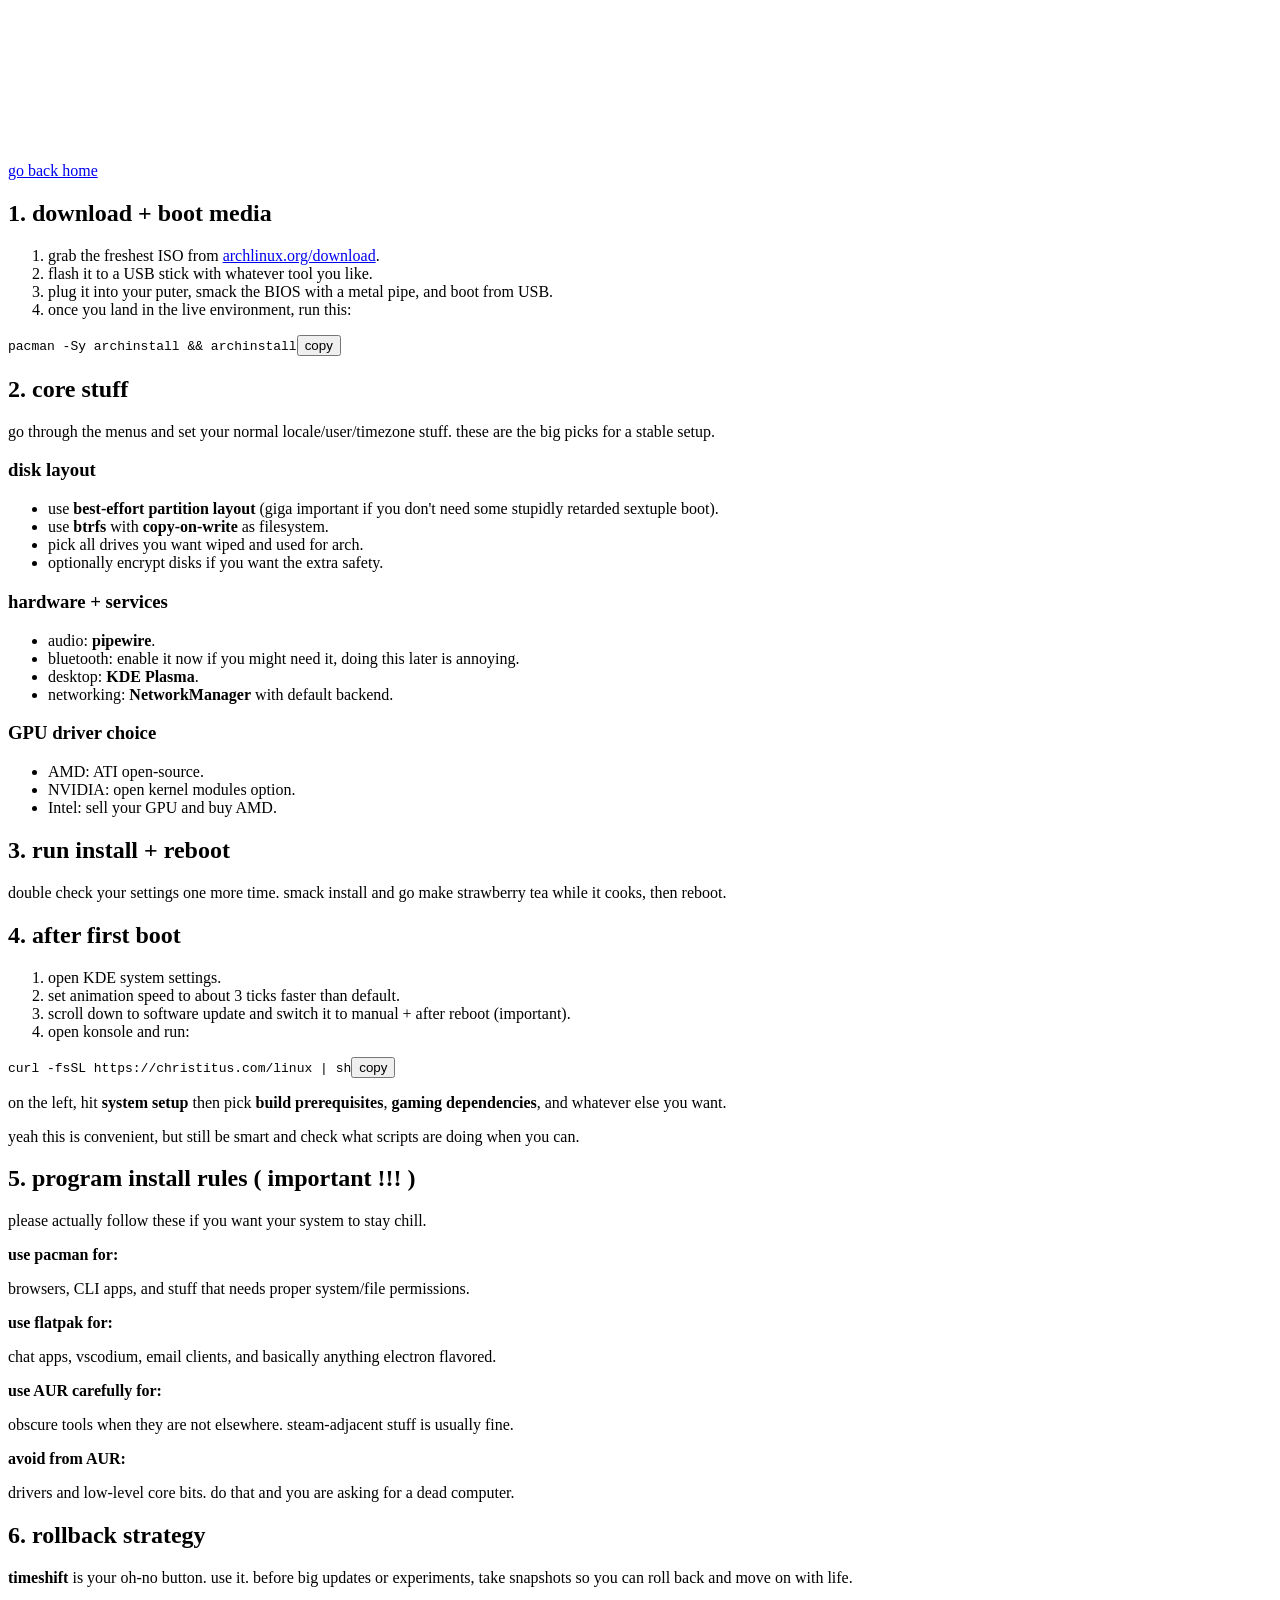
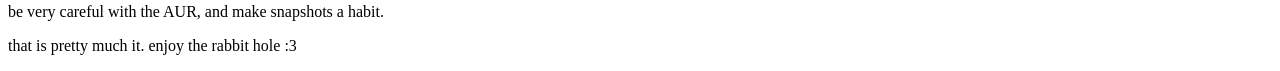
==== arch/index.html @ 02986b78 "feat: add initial HTML structure for Arch Linux setup guide" ====
<!DOCTYPE html>
<html lang="en">

<head>
    <meta charset="UTF-8" />
    <meta name="viewport" content="width=device-width, initial-scale=1.0" />
    <meta name="description" content="a lil step-by-step for a stable arch linux experience without losing your mind." />
    <meta name="theme-color" content="#0f0f0f" />
    <title>arch linux stable setup</title>
    <link rel="preconnect" href="https://fonts.googleapis.com">
    <link rel="preconnect" href="https://fonts.gstatic.com" crossorigin>
    <link href="https://fonts.googleapis.com/css2?family=Noto+Sans:wght@400;700;800&family=JetBrains+Mono:wght@400;600&display=swap" rel="stylesheet">
    <link rel="stylesheet" href="/css/style.css" />
</head>

<body class="arch-page">
    <video class="bg-video" autoplay muted loop playsinline>
        <source src="media/withyou.webm" type="video/webm">
    </video>
    <div class="frosted-overlay"></div>

    <main class="shell">
        <div class="topbar">
            <a class="back-link" href="/">go back home</a>
        </div>

        <section id="prep" class="section">
            <h2>1. download + boot media</h2>
            <ol>
                <li>grab the freshest ISO from <a href="https://archlinux.org/download/" target="_blank" rel="noopener">archlinux.org/download</a>.</li>
                <li>flash it to a USB stick with whatever tool you like.</li>
                <li>plug it into your puter, smack the BIOS with a metal pipe, and boot from USB.</li>
                <li>once you land in the live environment, run this:</li>
            </ol>
            <pre><code>pacman -Sy archinstall && archinstall</code></pre>
        </section>

        <section id="install" class="section">
            <h2>2. core stuff</h2>
            <p>go through the menus and set your normal locale/user/timezone stuff. these are the big picks for a stable setup.</p>

            <h3>disk layout</h3>
            <ul>
                <li>use <strong>best-effort partition layout</strong> (giga important if you don't need some stupidly retarded sextuple boot).</li>
                <li>use <strong>btrfs</strong> with <strong>copy-on-write</strong> as filesystem.</li>
                <li>pick all drives you want wiped and used for arch.</li>
                <li>optionally encrypt disks if you want the extra safety.</li>
            </ul>

            <h3>hardware + services</h3>
            <ul>
                <li>audio: <strong>pipewire</strong>.</li>
                <li>bluetooth: enable it now if you might need it, doing this later is annoying.</li>
                <li>desktop: <strong>KDE Plasma</strong>.</li>
                <li>networking: <strong>NetworkManager</strong> with default backend.</li>
            </ul>

            <h3>GPU driver choice</h3>
            <ul>
                <li>AMD: ATI open-source.</li>
                <li>NVIDIA: open kernel modules option.</li>
                <li>Intel: sell your GPU and buy AMD.</li>
            </ul>
        </section>

        <section id="menus" class="section">
            <h2>3. run install + reboot</h2>
            <p>double check your settings one more time. smack install and go make strawberry tea while it cooks, then reboot.</p>
        </section>

        <section id="after" class="section">
            <h2>4. after first boot</h2>
            <ol>
                <li>open KDE system settings.</li>
                <li>set animation speed to about 3 ticks faster than default.</li>
                <li>scroll down to software update and switch it to manual + after reboot (important).</li>
                <li>open konsole and run:</li>
            </ol>
            <pre><code>curl -fsSL https://christitus.com/linux | sh</code></pre>
            <p>on the left, hit <strong>system setup</strong> then pick <strong>build prerequisites</strong>, <strong>gaming dependencies</strong>, and whatever else you want.</p>

            <div class="block-warning">
                yeah this is convenient, but still be smart and check what scripts are doing when you can.
            </div>
        </section>

        <section id="apps" class="section">
            <h2>5. program install rules ( important !!! )</h2>
            <p>please actually follow these if you want your system to stay chill.</p>
            <div class="rules">
                <article class="rule">
                    <strong>use pacman for:</strong>
                    <p>browsers, CLI apps, and stuff that needs proper system/file permissions.</p>
                </article>
                <article class="rule">
                    <strong>use flatpak for:</strong>
                    <p>chat apps, vscodium, email clients, and basically anything electron flavored.</p>
                </article>
                <article class="rule">
                    <strong>use AUR carefully for:</strong>
                    <p>obscure tools when they are not elsewhere. steam-adjacent stuff is usually fine.</p>
                </article>
                <article class="rule">
                    <strong>avoid from AUR:</strong>
                    <p>drivers and low-level core bits. do that and you are asking for a dead computer.</p>
                </article>
            </div>
        </section>

        <section id="rollback" class="section">
            <h2>6. rollback strategy</h2>
            <p><strong>timeshift</strong> is your oh-no button. use it. before big updates or experiments, take snapshots so you can roll back and move on with life.</p>
            <div class="block-tip">be very careful with the AUR, and make snapshots a habit.</div>
        </section>

        <p class="footer">that is pretty much it. enjoy the rabbit hole :3</p>
    </main>

    <script>
        document.querySelectorAll('pre > code').forEach((codeBlock) => {
            const pre = codeBlock.parentElement;
            const button = document.createElement('button');

            button.type = 'button';
            button.className = 'copy-code-btn';
            button.textContent = 'copy';
            button.setAttribute('aria-label', 'copy code');

            button.addEventListener('click', async () => {
                try {
                    await navigator.clipboard.writeText(codeBlock.textContent || '');
                    button.textContent = 'copied';
                    button.classList.add('copied');

                    setTimeout(() => {
                        button.textContent = 'copy';
                        button.classList.remove('copied');
                    }, 1200);
                } catch {
                    button.textContent = 'failed';
                    setTimeout(() => {
                        button.textContent = 'copy';
                    }, 1200);
                }
            });

            pre.appendChild(button);
        });
    </script>
</body>

</html>
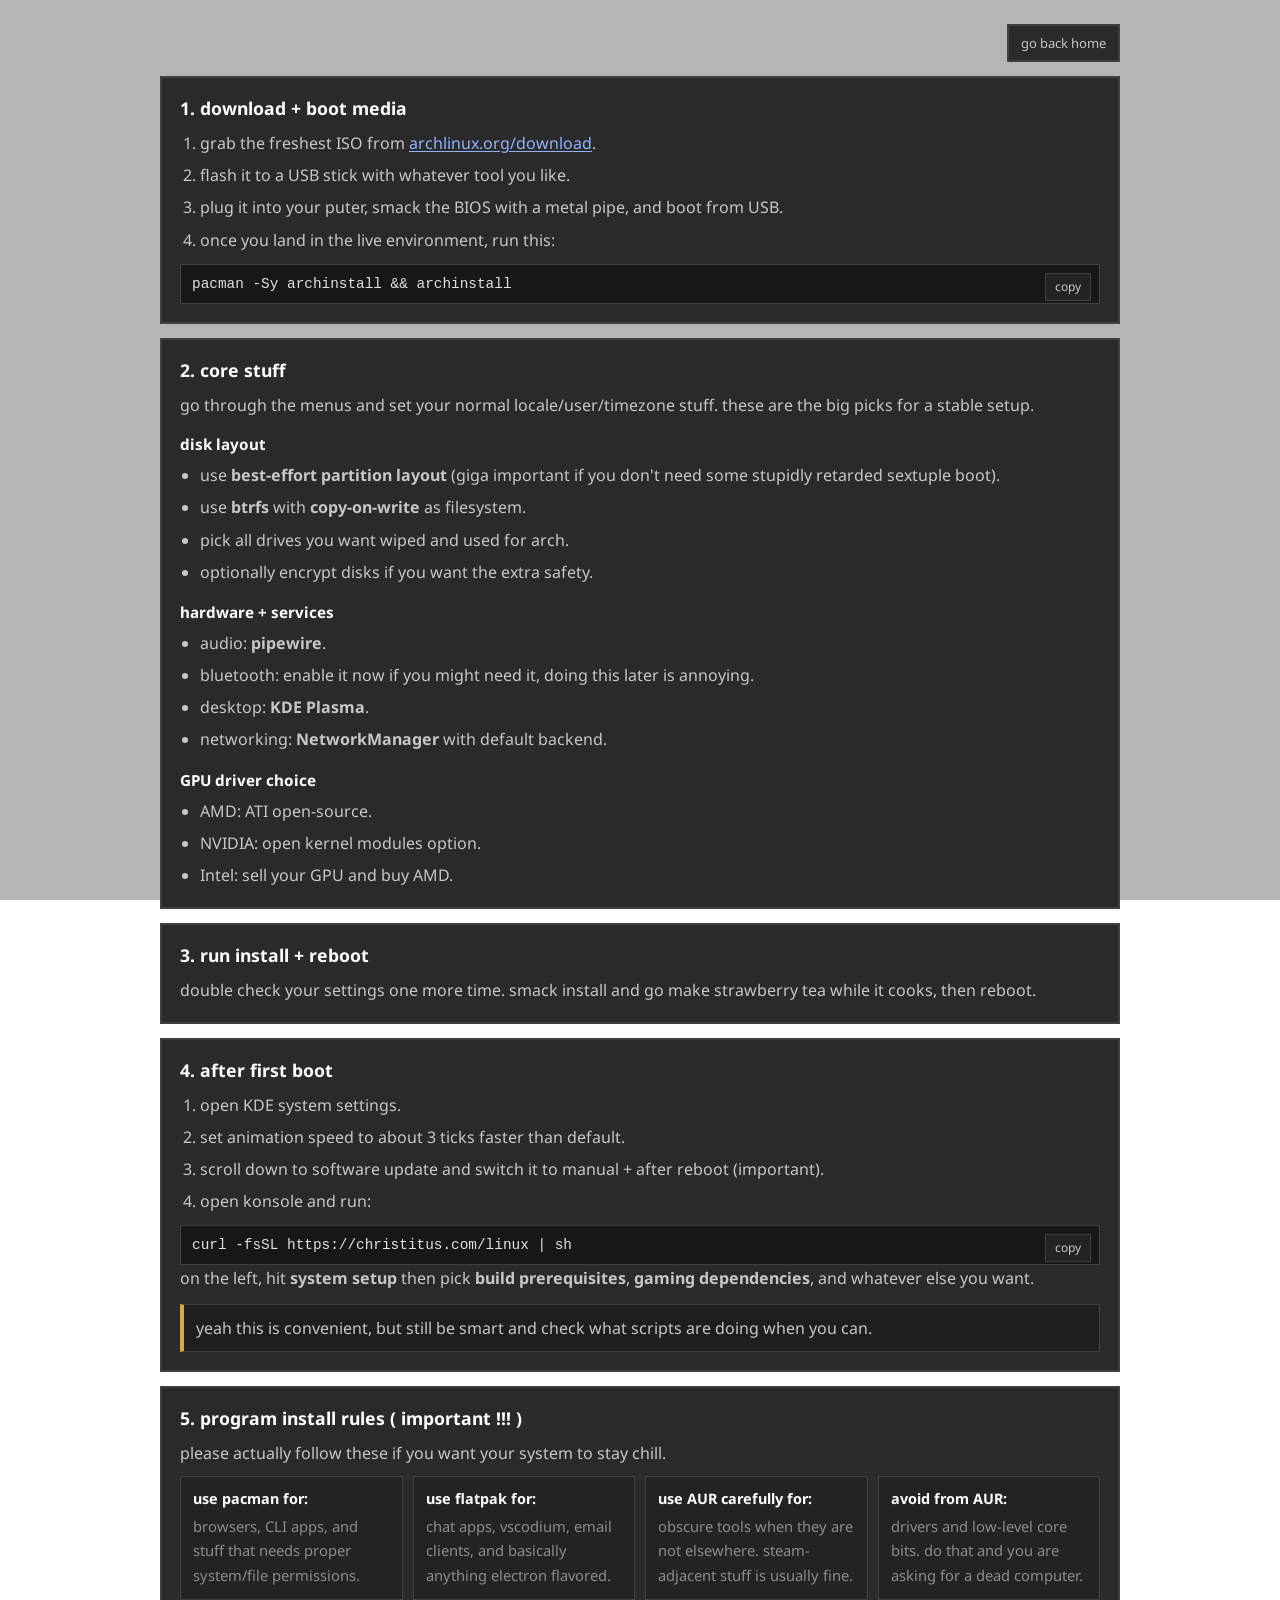
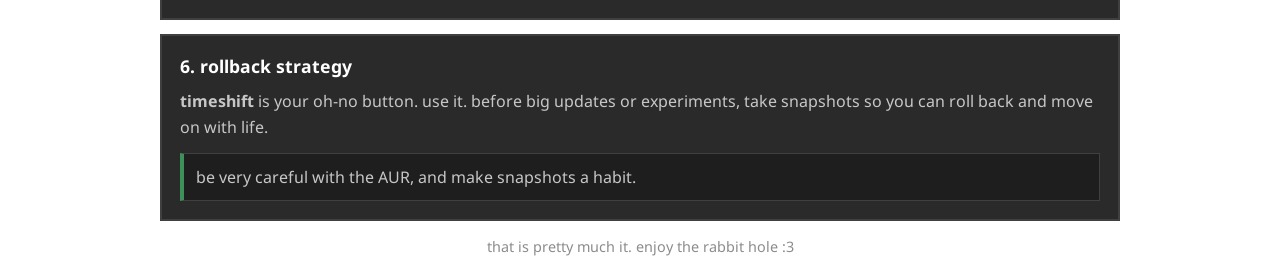
==== commit c43ec571: "fix: correct video source path in arch setup page" ====
--- a/arch/index.html
+++ b/arch/index.html
@@ -15,7 +15,7 @@
 
 <body class="arch-page">
     <video class="bg-video" autoplay muted loop playsinline>
-        <source src="media/withyou.webm" type="video/webm">
+        <source src="/media/withyou.webm" type="video/webm">
     </video>
     <div class="frosted-overlay"></div>
 
--- a/css/style.css
+++ b/css/style.css
@@ -0,0 +1,612 @@
+* {
+    box-sizing: border-box;
+}
+
+html,
+body {
+    margin: 0;
+    height: 100%;
+    background: transparent;
+    color: #c7c7c7;
+    font-family: 'Noto Sans', sans-serif;
+}
+
+.bg-video {
+    position: fixed;
+    inset: 0;
+    width: 100%;
+    height: 100%;
+    object-fit: cover;
+    z-index: -2;
+}
+
+.frosted-overlay {
+    position: fixed;
+    inset: 0;
+    background: rgba(10, 10, 10, 0.3);
+    backdrop-filter: blur(15px);
+    -webkit-backdrop-filter: blur(15px);
+    z-index: -1;
+    pointer-events: none;
+}
+
+body.home-page {
+    --page-zoom: 1.5;
+    min-height: 100vh;
+    display: flex;
+    align-items: center;
+    justify-content: center;
+    padding: 16px;
+    position: relative;
+    overflow-x: hidden;
+    overflow-y: auto;
+    font-size: 16px;
+}
+
+body.home-page * {
+    margin: 0;
+    padding: 0;
+    user-select: none;
+}
+
+body.home-page a:not(.link):not(.status-link),
+body.home-page a:not(.link):not(.status-link):visited,
+body.home-page a:not(.link):not(.status-link):hover {
+    color: #8fb3ff;
+}
+
+body.home-page .container {
+    width: min(calc(95vw / var(--page-zoom)), calc(350px * var(--ui-scale, 1)));
+    max-width: 95%;
+    position: relative;
+    z-index: 1;
+    transform: scale(var(--page-zoom));
+    transform-origin: center center;
+}
+
+body.home-page .card {
+    background: #2a2a2a;
+    border: 2px solid #404040;
+    padding: 12px;
+    margin-bottom: 8px;
+    box-shadow: 0 4px 6px rgba(0, 0, 0, 0.3);
+}
+
+body.home-page .header {
+    text-align: center;
+    margin-bottom: 24px;
+}
+
+body.home-page .header h1 {
+    font-size: 32px;
+    color: #fff;
+    font-weight: bold;
+    margin-bottom: 4px;
+    letter-spacing: 2px;
+}
+
+body.home-page .header p {
+    font-size: 12px;
+    color: #888;
+    margin-bottom: 6px;
+}
+
+body.home-page .header-status {
+    display: inline-block;
+    font-size: 10px;
+    padding: 4px 8px;
+    background: #1a1a1a;
+    border: 1px solid #404040;
+    color: #666;
+    border-radius: 2px;
+}
+
+body.home-page .status-section {
+    display: flex;
+    align-items: center;
+    gap: 12px;
+    padding: 8px;
+    background: #232323;
+    border-left: 4px solid #404040;
+}
+
+body.home-page .status-link {
+    text-decoration: none;
+    color: inherit;
+    display: block;
+    transition: background 0.2s ease;
+}
+
+body.home-page .status-link:hover .status-section {
+    background: #1a1a1a;
+}
+
+body.home-page .status-avatar {
+    width: 52px;
+    height: 52px;
+    border-radius: 50%;
+    border: 2px solid #404040;
+    flex-shrink: 0;
+    position: relative;
+}
+
+body.home-page .status-avatar img {
+    width: 100%;
+    height: 100%;
+    object-fit: cover;
+    border-radius: 50%;
+    display: block;
+}
+
+body.home-page .status-indicator {
+    position: absolute;
+    bottom: 0;
+    right: 0;
+    width: 16px;
+    height: 16px;
+    border-radius: 50%;
+    border: 2px solid #232323;
+}
+
+body.home-page .status-indicator.online {
+    background: #3d905a;
+}
+
+body.home-page .status-indicator.idle {
+    background: #e8af47;
+}
+
+body.home-page .status-indicator.dnd {
+    background: #da3e44;
+}
+
+body.home-page .status-indicator.offline {
+    background: #84858d;
+}
+
+body.home-page .status-content {
+    flex: 1;
+    min-width: 0;
+}
+
+body.home-page .status-name {
+    color: #fff;
+    font-weight: bold;
+    font-size: 14px;
+    white-space: nowrap;
+    overflow: hidden;
+    text-overflow: ellipsis;
+}
+
+body.home-page .status-detail {
+    color: #888;
+    font-size: 11px;
+    margin-top: 1px;
+    white-space: nowrap;
+    overflow: hidden;
+    text-overflow: ellipsis;
+}
+
+body.home-page .section-title {
+    font-size: 11px;
+    color: #777;
+    text-transform: uppercase;
+    letter-spacing: 1px;
+    margin-bottom: 8px;
+    font-weight: bold;
+}
+
+body.home-page .links {
+    display: grid;
+    grid-template-columns: 1fr 1fr;
+    gap: 8px;
+}
+
+body.home-page .link {
+    padding: 8px 10px;
+    background: #232323;
+    border: 1px solid #404040;
+    color: #c7c7c7;
+    text-decoration: none;
+    font-size: 13px;
+    cursor: pointer;
+    transition: all 0.2s ease;
+    display: flex;
+    align-items: center;
+    justify-content: center;
+    min-height: 40px;
+}
+
+body.home-page .link:hover {
+    background: #2f2f2f;
+    color: #fff;
+    border-color: #505050;
+}
+
+body.home-page .link-arrow {
+    display: none;
+}
+
+body.home-page .link[href*="steamcommunity.com"]:hover {
+    background: #1f2733;
+    color: #fff;
+    border-color: #1f2733;
+}
+
+body.home-page .link[href*="twitter.com"]:hover {
+    background: #2a7fb8;
+    color: #fff;
+    border-color: #2a7fb8;
+}
+
+body.home-page .link[href*="youtube.com"]:hover {
+    background: #aa2a2a;
+    color: #fff;
+    border-color: #aa2a2a;
+}
+
+body.home-page .link[href*="discord.com"]:hover {
+    background: #4d59c7;
+    color: #fff;
+    border-color: #4d59c7;
+}
+
+body.home-page .link[href*="github.com"]:hover {
+    background: #2d3646;
+    color: #fff;
+    border-color: #2d3646;
+}
+
+body.home-page .link[href*="bsky.social"]:hover,
+body.home-page .link[href*="bsky.app"]:hover {
+    background: #2f73c8;
+    color: #fff;
+    border-color: #2f73c8;
+}
+
+body.home-page .activity-item {
+    padding: 0;
+    background: transparent;
+    border-left: none;
+    margin-bottom: 4px;
+}
+
+body.home-page .activity-item:first-child {
+    margin-top: 4px;
+}
+
+body.home-page .activity-item:last-child {
+    margin-bottom: 0;
+}
+
+body.home-page .activity-type {
+    font-size: 10px;
+    color: #666;
+    text-transform: uppercase;
+    letter-spacing: 0.5px;
+    margin-bottom: 2px;
+}
+
+body.home-page .activity-name {
+    color: #fff;
+    font-weight: bold;
+    font-size: 13px;
+    white-space: nowrap;
+    overflow: hidden;
+    text-overflow: ellipsis;
+}
+
+body.home-page .activity-details {
+    color: #888;
+    font-size: 11px;
+    margin-top: 1px;
+    white-space: nowrap;
+    overflow: hidden;
+    text-overflow: ellipsis;
+}
+
+body.home-page .about-section {
+    line-height: 1.5;
+    color: #aaa;
+    font-size: 12px;
+}
+
+body.home-page .about-section p {
+    margin-bottom: 4px;
+}
+
+body.home-page .about-section p:last-child {
+    margin-bottom: 0;
+}
+
+body.home-page .stat-grid {
+    display: grid;
+    grid-template-columns: 1fr 1fr;
+    gap: 8px;
+}
+
+body.home-page .stat-box {
+    background: #232323;
+    border: 1px solid #404040;
+    padding: 8px;
+}
+
+body.home-page .stat-label {
+    font-size: 10px;
+    color: #666;
+    text-transform: uppercase;
+    letter-spacing: 0.5px;
+    margin-bottom: 2px;
+}
+
+body.home-page .stat-value {
+    font-size: 16px;
+    color: #fff;
+    font-weight: bold;
+}
+
+body.home-page .divider {
+    height: 1px;
+    background: #404040;
+    margin: 12px 0;
+}
+
+body.home-page .loading,
+body.home-page .error {
+    padding: 8px;
+    text-align: center;
+    color: #888;
+    font-size: 12px;
+}
+
+body.home-page .error {
+    color: #f04747;
+}
+
+body.arch-page {
+    --bg: #111;
+    --bg-elevated: #1a1a1a;
+    --card: #2a2a2a;
+    --card-deeper: #232323;
+    --text: #c7c7c7;
+    --text-strong: #ffffff;
+    --text-muted: #8c8c8c;
+    --border: #404040;
+    --accent: #8fb3ff;
+    --accent-visited: #a7a2ff;
+    --accent-soft: rgba(143, 179, 255, 0.12);
+    --ok: #3d905a;
+    --warn: #d5a64f;
+    --danger: #da3e44;
+    margin: 0;
+    min-height: 100%;
+    color: var(--text);
+    padding: 24px 16px 32px;
+    position: relative;
+    overflow-x: hidden;
+    overflow-y: auto;
+}
+
+body.arch-page a,
+body.arch-page a:visited {
+    color: var(--accent);
+    text-underline-offset: 2px;
+}
+
+body.arch-page a:visited {
+    color: var(--accent-visited);
+}
+
+body.arch-page a:hover,
+body.arch-page a:focus-visible {
+    color: #bfd1ff;
+}
+
+body.arch-page .shell {
+    width: min(960px, 100%);
+    margin: 0 auto;
+}
+
+body.arch-page .topbar {
+    display: flex;
+    justify-content: flex-end;
+    margin-bottom: 14px;
+}
+
+body.arch-page h1 {
+    margin: 0 0 8px;
+    color: var(--text-strong);
+    font-size: clamp(1.4rem, 4vw, 2rem);
+    letter-spacing: 0.3px;
+}
+
+body.arch-page .subtitle {
+    margin: 0;
+    color: var(--text-muted);
+    line-height: 1.55;
+}
+
+body.arch-page .back-link {
+    color: var(--text) !important;
+    text-decoration: none;
+    border: 2px solid var(--border);
+    background: var(--card);
+    padding: 8px 12px;
+    font-size: 13px;
+    letter-spacing: 0;
+}
+
+body.arch-page .back-link:visited {
+    color: var(--text) !important;
+}
+
+body.arch-page .back-link:hover {
+    background: #232323;
+    border-color: #505050;
+    color: var(--text-strong) !important;
+}
+
+body.arch-page .section {
+    background: var(--card);
+    border: 2px solid var(--border);
+    padding: 18px;
+    margin-bottom: 14px;
+}
+
+body.arch-page .section h2 {
+    margin: 0 0 10px;
+    font-size: 1.1rem;
+    color: var(--text-strong);
+}
+
+body.arch-page .section h3 {
+    margin: 16px 0 8px;
+    color: var(--text-strong);
+    font-size: 0.95rem;
+}
+
+body.arch-page ol,
+body.arch-page ul {
+    margin: 0;
+    padding-left: 20px;
+    line-height: 1.7;
+}
+
+body.arch-page li+li {
+    margin-top: 5px;
+}
+
+body.arch-page p {
+    margin: 0;
+    line-height: 1.65;
+}
+
+body.arch-page p+p {
+    margin-top: 8px;
+}
+
+body.arch-page .block-note,
+body.arch-page .block-warning,
+body.arch-page .block-tip {
+    border: 1px solid var(--border);
+    padding: 12px;
+    margin-top: 12px;
+    background: #1e1e1e;
+}
+
+body.arch-page .block-note {
+    border-left: 4px solid var(--accent);
+    background: var(--accent-soft);
+}
+
+body.arch-page .block-warning {
+    border-left: 4px solid var(--warn);
+}
+
+body.arch-page .block-tip {
+    border-left: 4px solid var(--ok);
+}
+
+body.arch-page code,
+body.arch-page pre {
+    font-family: 'JetBrains Mono', monospace;
+    font-size: 0.9rem;
+}
+
+body.arch-page pre {
+    margin: 10px 0 0;
+    background: #171717;
+    border: 1px solid var(--border);
+    padding: 11px;
+    padding-right: 80px;
+    overflow-x: auto;
+    color: #e2e2e2;
+    position: relative;
+}
+
+body.arch-page .copy-code-btn {
+    position: absolute;
+    top: 8px;
+    right: 8px;
+    border: 1px solid var(--border);
+    background: #232323;
+    color: var(--text);
+    font-family: 'Noto Sans', sans-serif;
+    font-size: 12px;
+    line-height: 1;
+    padding: 7px 9px;
+    cursor: pointer;
+}
+
+body.arch-page .copy-code-btn:hover {
+    background: #2f2f2f;
+    color: var(--text-strong);
+    border-color: #505050;
+}
+
+body.arch-page .copy-code-btn.copied {
+    color: #b8ffcc;
+    border-color: #3d905a;
+}
+
+body.arch-page .rules {
+    display: grid;
+    grid-template-columns: repeat(auto-fit, minmax(220px, 1fr));
+    gap: 10px;
+    margin-top: 10px;
+}
+
+body.arch-page .rule {
+    border: 1px solid var(--border);
+    background: var(--card-deeper);
+    padding: 12px;
+}
+
+body.arch-page .rule strong {
+    display: block;
+    color: var(--text-strong);
+    margin-bottom: 6px;
+    font-size: 0.9rem;
+}
+
+body.arch-page .rule p {
+    color: var(--text-muted);
+    font-size: 0.92rem;
+}
+
+body.arch-page .footer {
+    margin-top: 14px;
+    text-align: center;
+    color: var(--text-muted);
+    font-size: 0.9rem;
+}
+
+@media (max-width: 600px) {
+    body.home-page .container {
+        width: 95%;
+        max-width: 95%;
+    }
+
+    body.home-page .header h1 {
+        font-size: 28px;
+    }
+
+    body.home-page .card {
+        padding: 16px;
+    }
+
+    body.home-page .links {
+        grid-template-columns: 1fr;
+    }
+
+    body.home-page .status-section {
+        align-items: flex-start;
+    }
+
+    body.home-page .status-name,
+    body.home-page .status-detail,
+    body.home-page .activity-name,
+    body.home-page .activity-details {
+        white-space: normal;
+    }
+}
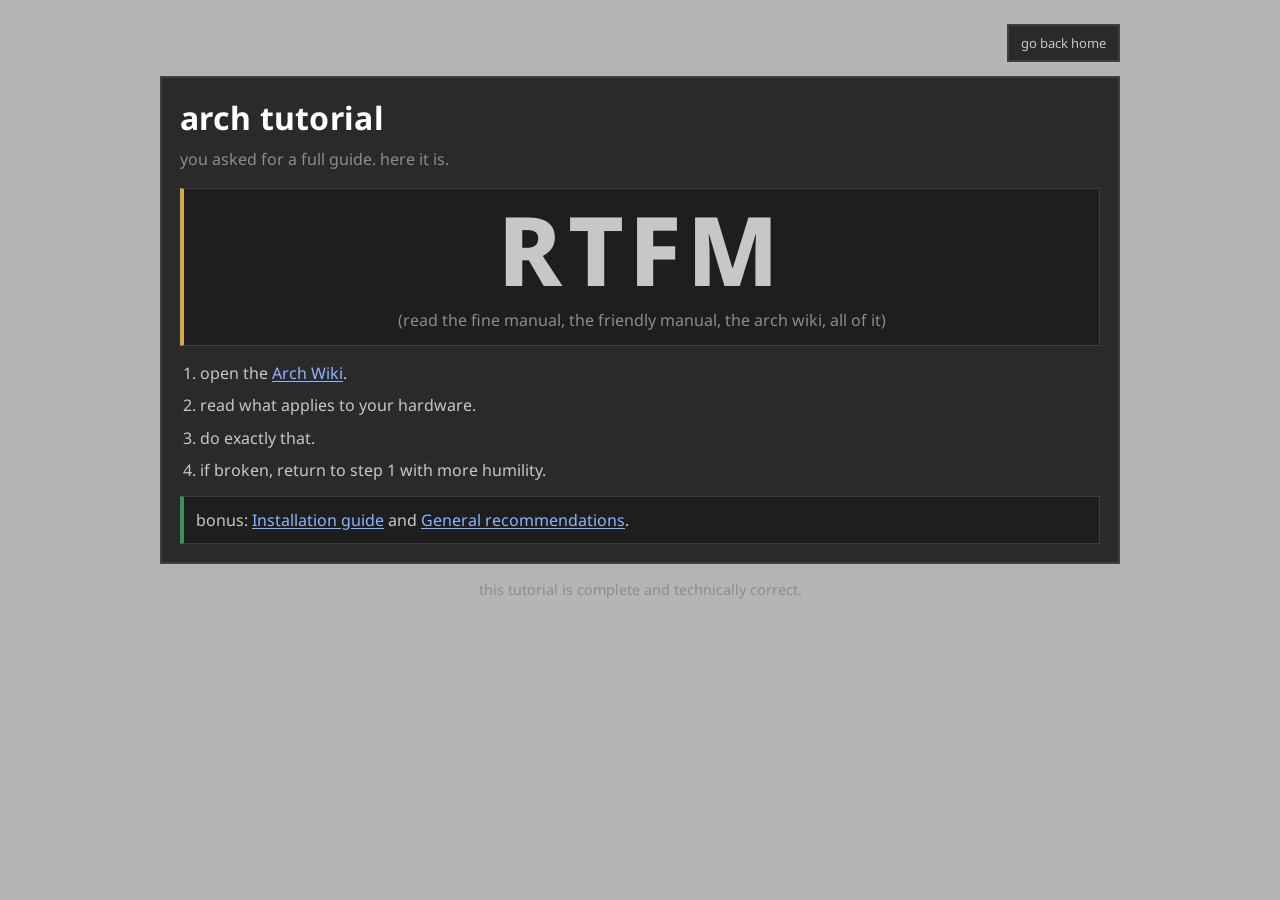
==== commit 9306f8b4: "heh" ====
--- a/arch/index.html
+++ b/arch/index.html
@@ -2,151 +2,51 @@
 <html lang="en">
 
 <head>
-    <meta charset="UTF-8" />
-    <meta name="viewport" content="width=device-width, initial-scale=1.0" />
-    <meta name="description" content="a lil step-by-step for a stable arch linux experience without losing your mind." />
-    <meta name="theme-color" content="#0f0f0f" />
-    <title>arch linux stable setup</title>
-    <link rel="preconnect" href="https://fonts.googleapis.com">
-    <link rel="preconnect" href="https://fonts.gstatic.com" crossorigin>
-    <link href="https://fonts.googleapis.com/css2?family=Noto+Sans:wght@400;700;800&family=JetBrains+Mono:wght@400;600&display=swap" rel="stylesheet">
-    <link rel="stylesheet" href="/css/style.css" />
+	<meta charset="UTF-8" />
+	<meta name="viewport" content="width=device-width, initial-scale=1.0" />
+	<meta name="description" content="The entire Arch tutorial" />
+	<meta name="theme-color" content="#0f0f0f" />
+	<title>arch loonix</title>
+	<link rel="preconnect" href="https://fonts.googleapis.com">
+	<link rel="preconnect" href="https://fonts.gstatic.com" crossorigin>
+	<link href="https://fonts.googleapis.com/css2?family=Noto+Sans:wght@400;700;800&display=swap" rel="stylesheet">
+	<link rel="stylesheet" href="/css/style.css" />
 </head>
 
 <body class="arch-page">
-    <video class="bg-video" autoplay muted loop playsinline>
-        <source src="/media/withyou.webm" type="video/webm">
-    </video>
-    <div class="frosted-overlay"></div>
+	<video class="bg-video" autoplay muted loop playsinline>
+		<source src="/media/withyou.webm" type="video/webm">
+	</video>
+	<div class="frosted-overlay"></div>
 
-    <main class="shell">
-        <div class="topbar">
-            <a class="back-link" href="/">go back home</a>
-        </div>
+	<main class="shell">
+		<div class="topbar">
+			<a class="back-link" href="/">go back home</a>
+		</div>
 
-        <section id="prep" class="section">
-            <h2>1. download + boot media</h2>
-            <ol>
-                <li>grab the freshest ISO from <a href="https://archlinux.org/download/" target="_blank" rel="noopener">archlinux.org/download</a>.</li>
-                <li>flash it to a USB stick with whatever tool you like.</li>
-                <li>plug it into your puter, smack the BIOS with a metal pipe, and boot from USB.</li>
-                <li>once you land in the live environment, run this:</li>
-            </ol>
-            <pre><code>pacman -Sy archinstall && archinstall</code></pre>
-        </section>
+		<section class="section">
+			<h1>arch tutorial</h1>
+			<p class="subtitle">you asked for a full guide. here it is.</p>
 
-        <section id="install" class="section">
-            <h2>2. core stuff</h2>
-            <p>go through the menus and set your normal locale/user/timezone stuff. these are the big picks for a stable setup.</p>
+			<div class="block-warning" style="margin-top: 16px; text-align: center;">
+				<p style="font-size: clamp(2.1rem, 12vw, 6rem); line-height: 1; margin: 0; font-weight: 800; letter-spacing: 0.06em;">RTFM</p>
+				<p style="margin-top: 10px; color: var(--text-muted);">(read the fine manual, the friendly manual, the arch wiki, all of it)</p>
+			</div>
 
-            <h3>disk layout</h3>
-            <ul>
-                <li>use <strong>best-effort partition layout</strong> (giga important if you don't need some stupidly retarded sextuple boot).</li>
-                <li>use <strong>btrfs</strong> with <strong>copy-on-write</strong> as filesystem.</li>
-                <li>pick all drives you want wiped and used for arch.</li>
-                <li>optionally encrypt disks if you want the extra safety.</li>
-            </ul>
+			<ol style="margin-top: 14px;">
+				<li>open the <a href="https://wiki.archlinux.org/" target="_blank" rel="noopener">Arch Wiki</a>.</li>
+				<li>read what applies to your hardware.</li>
+				<li>do exactly that.</li>
+				<li>if broken, return to step 1 with more humility.</li>
+			</ol>
 
-            <h3>hardware + services</h3>
-            <ul>
-                <li>audio: <strong>pipewire</strong>.</li>
-                <li>bluetooth: enable it now if you might need it, doing this later is annoying.</li>
-                <li>desktop: <strong>KDE Plasma</strong>.</li>
-                <li>networking: <strong>NetworkManager</strong> with default backend.</li>
-            </ul>
+			<div class="block-tip">
+				bonus: <a href="https://wiki.archlinux.org/title/Installation_guide" target="_blank" rel="noopener">Installation guide</a> and <a href="https://wiki.archlinux.org/title/General_recommendations" target="_blank" rel="noopener">General recommendations</a>.
+			</div>
+		</section>
 
-            <h3>GPU driver choice</h3>
-            <ul>
-                <li>AMD: ATI open-source.</li>
-                <li>NVIDIA: open kernel modules option.</li>
-                <li>Intel: sell your GPU and buy AMD.</li>
-            </ul>
-        </section>
-
-        <section id="menus" class="section">
-            <h2>3. run install + reboot</h2>
-            <p>double check your settings one more time. smack install and go make strawberry tea while it cooks, then reboot.</p>
-        </section>
-
-        <section id="after" class="section">
-            <h2>4. after first boot</h2>
-            <ol>
-                <li>open KDE system settings.</li>
-                <li>set animation speed to about 3 ticks faster than default.</li>
-                <li>scroll down to software update and switch it to manual + after reboot (important).</li>
-                <li>open konsole and run:</li>
-            </ol>
-            <pre><code>curl -fsSL https://christitus.com/linux | sh</code></pre>
-            <p>on the left, hit <strong>system setup</strong> then pick <strong>build prerequisites</strong>, <strong>gaming dependencies</strong>, and whatever else you want.</p>
-
-            <div class="block-warning">
-                yeah this is convenient, but still be smart and check what scripts are doing when you can.
-            </div>
-        </section>
-
-        <section id="apps" class="section">
-            <h2>5. program install rules ( important !!! )</h2>
-            <p>please actually follow these if you want your system to stay chill.</p>
-            <div class="rules">
-                <article class="rule">
-                    <strong>use pacman for:</strong>
-                    <p>browsers, CLI apps, and stuff that needs proper system/file permissions.</p>
-                </article>
-                <article class="rule">
-                    <strong>use flatpak for:</strong>
-                    <p>chat apps, vscodium, email clients, and basically anything electron flavored.</p>
-                </article>
-                <article class="rule">
-                    <strong>use AUR carefully for:</strong>
-                    <p>obscure tools when they are not elsewhere. steam-adjacent stuff is usually fine.</p>
-                </article>
-                <article class="rule">
-                    <strong>avoid from AUR:</strong>
-                    <p>drivers and low-level core bits. do that and you are asking for a dead computer.</p>
-                </article>
-            </div>
-        </section>
-
-        <section id="rollback" class="section">
-            <h2>6. rollback strategy</h2>
-            <p><strong>timeshift</strong> is your oh-no button. use it. before big updates or experiments, take snapshots so you can roll back and move on with life.</p>
-            <div class="block-tip">be very careful with the AUR, and make snapshots a habit.</div>
-        </section>
-
-        <p class="footer">that is pretty much it. enjoy the rabbit hole :3</p>
-    </main>
-
-    <script>
-        document.querySelectorAll('pre > code').forEach((codeBlock) => {
-            const pre = codeBlock.parentElement;
-            const button = document.createElement('button');
-
-            button.type = 'button';
-            button.className = 'copy-code-btn';
-            button.textContent = 'copy';
-            button.setAttribute('aria-label', 'copy code');
-
-            button.addEventListener('click', async () => {
-                try {
-                    await navigator.clipboard.writeText(codeBlock.textContent || '');
-                    button.textContent = 'copied';
-                    button.classList.add('copied');
-
-                    setTimeout(() => {
-                        button.textContent = 'copy';
-                        button.classList.remove('copied');
-                    }, 1200);
-                } catch {
-                    button.textContent = 'failed';
-                    setTimeout(() => {
-                        button.textContent = 'copy';
-                    }, 1200);
-                }
-            });
-
-            pre.appendChild(button);
-        });
-    </script>
+		<p class="footer">this tutorial is complete and technically correct.</p>
+	</main>
 </body>
 
 </html>
